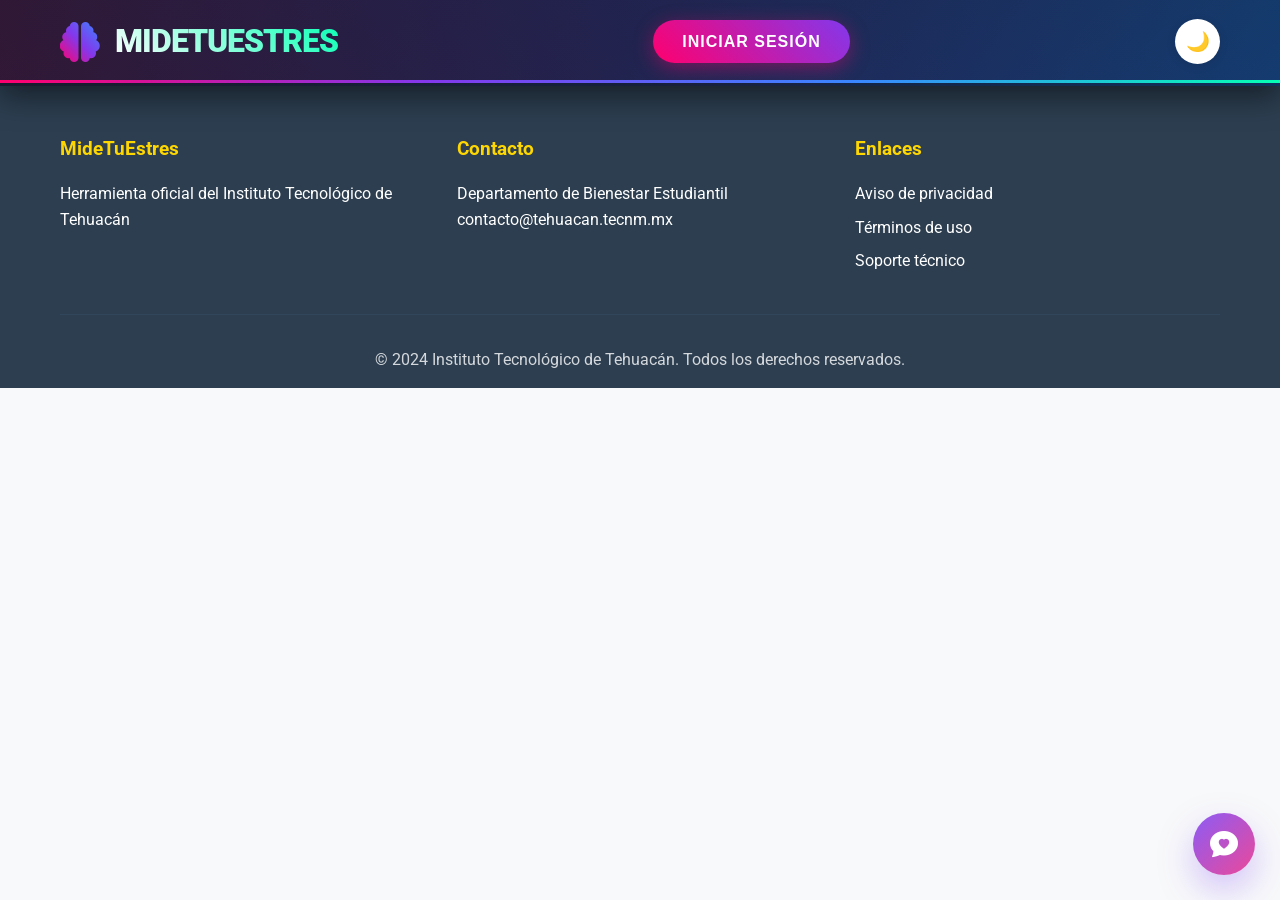
==== backend/frontend/index.html @ e4a25b3e "prueba 10" ====
<!doctype html>
<html lang="es">
  <head>
    <meta charset="UTF-8" />
    <meta
      name="description"
      content="Plataforma para medir el estrés académico en estudiantes" />
    <title>MideTuEstrés | Estrés Académico</title>
    <link rel="stylesheet" href="styles.css" />
    <link
      href="https://fonts.googleapis.com/css2?family=Roboto:wght@300;400;500;700&display=swap"
      rel="stylesheet" />
    <link
      rel="stylesheet"
      href="https://cdnjs.cloudflare.com/ajax/libs/font-awesome/6.0.0/css/all.min.css" />
  <link rel="stylesheet" href="https://cdn.jsdelivr.net/npm/bootstrap-icons@1.11.3/font/bootstrap-icons.min.css">
    </head>
  <body>
    <!-- Header -->
    <header class="header">
      <div class="container">
        <div class="logo">
          <i class="fas fa-brain"></i>
          <h1>MideTuEstres</h1>

          

        </div>
        <nav class="nav" id="mainNav" style="display: none">
          <ul>
             <li><a href="#inicio" class="nav-link">Inicio</a></li>
             <li><a href="#medicion" class="nav-link">Medición</a></li>
             <li><a href="#seguimiento" class="nav-link">Seguimiento</a></li>
            <li><a href="#bienestar" class="nav-link">Bienestar</a></li>
            <li><a href="#recursos" class="nav-link">Recursos</a></li>
          </ul>
        </nav>
        <button class="btn-login" id="loginBtn" onclick="showLoginModal()">
          Iniciar Sesión
        </button>
        <button id="themeToggle" class="theme-toggle">🌙</button>
      </div>
    </header>

    <!-- Welcome Screen (shown when not authenticated) -->
    <!-- Welcome Screen (shown when not authenticated) -->
    <div id="welcomeScreen" class="welcome-screen" style="display: none">
      <div class="welcome-container">
        <div class="welcome-hero">
          <!-- LEFT -->
          <div class="hero-left">
            <div class="hero-badge">
              <i class="fas fa-heartbeat"></i>
              Plataforma de bienestar estudiantil
            </div>
            <div class="logo">
              <i class="fas fa-brain"></i>
              <h1>MideTuEstres</h1>
            </div>

            <h2>
              Controla tu estrés
              <span>académico</span>
            </h2>

            <p>
              Herramienta del Instituto Tecnológico de Tehuacán para
              evaluar, monitorear y mejorar tu bienestar emocional mediante
              seguimiento inteligente y recursos especializados.
            </p>

            <div class="hero-buttons">
              <button class="btn-primary" onclick="showRegister()">
                <i class="fas fa-user-plus"></i>
                Comenzar ahora
              </button>

              <button class="btn-secondary" onclick="showLogin()">
                <i class="fas fa-arrow-right"></i>
                Ya tengo cuenta
              </button>
            </div>

            <div class="hero-stats">
              <div class="stat-card">
                <h3>24/7</h3>
                <span>Seguimiento emocional</span>
              </div>

              <div class="stat-card">
                <h3>100%</h3>
                <span>Privacidad segura</span>
              </div>

              <div class="stat-card">
                <h3>ITT</h3>
                <span>Uso institucional</span>
              </div>
            </div>
          </div>

          <!-- RIGHT -->
          <div class="hero-right">
            <div class="dashboard-preview">
              <div class="floating-card card-1">
                <i class="fas fa-chart-line"></i>
                <div>
                  <strong>Seguimiento</strong>
                  <span>Progreso emocional</span>
                </div>
              </div>

              <div class="main-preview">
                <div class="preview-top">
                  <div class="preview-dot"></div>
                  <div class="preview-dot"></div>
                  <div class="preview-dot"></div>
                </div>

                <div class="preview-chart">
                  <div class="chart-bar"></div>
                  <div class="chart-bar"></div>
                  <div class="chart-bar"></div>
                  <div class="chart-bar"></div>
                </div>

                <div class="preview-cards">
                  <div class="mini-card">
                    <i class="fas fa-smile"></i>
                    <span>Estrés bajo</span>
                  </div>

                  <div class="mini-card">
                    <i class="fas fa-brain"></i>
                    <span>Analisis Inteligente</span>
                  </div>
                </div>
              </div>

              <div class="floating-card card-2">
                <i class="fas fa-heart"></i>
                <div>
                  <strong>Bienestar</strong>
                  <span>Estado saludable</span>
                </div>
              </div>
            </div>
          </div>
        </div>

        <!-- FEATURES -->
        <div class="welcome-features">
          <div class="feature-item">
            <i class="fas fa-clipboard-check"></i>
            <h3>Evaluación rápida</h3>
            <p>
              Cuestionarios inteligentes para medir tu nivel de estrés
              académico.
            </p>
          </div>

          <div class="feature-item">
            <i class="fas fa-chart-line"></i>
            <h3>Seguimiento continuo</h3>
            <p>Visualiza patrones y monitorea tu bienestar emocional.</p>
          </div>

          <div class="feature-item">
            <i class="fas fa-video"></i>
            <h3>Recursos educativos</h3>
            <p>Accede a contenido especializado para manejar el estrés.</p>
          </div>
        </div>

        <div class="welcome-footer">
          <p>
            <i class="fas fa-shield-alt"></i>
            Tus datos están seguros y protegidos
          </p>

          <p>
            <i class="fas fa-university"></i>
            Plataforma oficial del Instituto Tecnológico de Tehuacán
          </p>
        </div>
      </div>
    </div>

    <!-- Main Content -->
    <main id="mainContent" style="display: none">
      <!-- Hero Section -->
      <section id="inicio" class="dashboard-hero">
        <div class="container">
          <div class="dashboard-welcome">
            <div class="welcome-info">
              <span class="dashboard-badge"> Bienestar estudiantil </span>

              <h2>Hola, <span id="userGreeting">Estudiante</span> 👋</h2>

              <p>
                ¿Cómo te sientes hoy? Registra tu estado emocional o realiza una
                evaluación completa.
              </p>

              <!-- Mood Selector -->
              <div class="mood-selector">
                <button class="mood-btn" data-mood="Excelente">
                  😄
                  <span>Bien</span>
                </button>

                <button class="mood-btn" data-mood="Tranquilo">
                  🙂
                  <span>Tranquilo</span>
                </button>

                <button class="mood-btn" data-mood="Regular">
                  😐
                  <span>Regular</span>
                </button>

                <button class="mood-btn" data-mood="Estresado">
                  😟
                  <span>Estresado</span>
                </button>

                <button class="mood-btn" data-mood="Muy estresado">
                  😣
                  <span>Muy estresado</span>
                </button>
              </div>

              <div class="dashboard-actions">
                <button
                  class="btn-primary"
                  onclick="scrollToSection('medicion')">
                  <i class="fas fa-clipboard-check"></i>
                  Nueva evaluación
                </button>
              </div>
            </div>

<div class="summary-card">
  <div class="summary-header">
    <h3>Resumen actual</h3>
    <div class="plant-level-badge">
        🌱 Nivel 1
    </div>
</div>

    <div class="summary-row">
        <span>Último nivel</span>
        <strong id="summaryNivel">Sin registros</strong>
    </div>

    <div class="summary-row">
        <span>Última medición</span>
        <strong id="summaryFecha">Sin registros</strong>
    </div>

    <div class="summary-row">
        <span>Total evaluaciones</span>
        <strong id="summaryTotal">0</strong>
    </div>

    <div class="summary-row">
        <span>Racha actual</span>
        <strong id="currentStreak">🔥 0 días</strong>
    </div>
</div>
          </div>
        </div>
      </section>

      <section class="did-you-know">
        <div class="container">
          <div class="dyk-header">
            <span>Bienestar académico</span>
            <h3>¿Sabías que?</h3>
            <p>
              Pequeños datos para entender mejor el estrés y cuidar tu salud
              emocional.
            </p>
          </div>

          <div class="dyk-carousel">
            <button class="dyk-btn prev" onclick="moveDykSlide(-1)">
              <i class="fas fa-chevron-left"></i>
            </button>

            <div class="dyk-track" id="dykTrack">
              <div class="dyk-card">
                <i class="fas fa-brain"></i>
                <h4>El estrés afecta la concentración</h4>
                <p>
                  Cuando el estrés aumenta, puede ser más difícil memorizar,
                  organizar ideas y mantener la atención.
                </p>
              </div>

              <div class="dyk-card">
                <i class="fas fa-bed"></i>
                <h4>Dormir también es estudiar</h4>
                <p>
                  Un buen descanso ayuda a procesar la información y mejora el
                  rendimiento académico.
                </p>
              </div>

              <div class="dyk-card">
                <i class="fas fa-clock"></i>
                <h4>Las pausas ayudan</h4>
                <p>
                  Tomar descansos breves durante el estudio puede reducir la
                  fatiga mental y mejorar la productividad.
                </p>
              </div>

              <div class="dyk-card">
                <i class="fas fa-heart"></i>
                <h4>Pedir apoyo es importante</h4>
                <p>
                  Hablar con alguien de confianza puede ayudarte a manejar mejor
                  la presión académica.
                </p>
              </div>
            </div>

            <button class="dyk-btn next" onclick="moveDykSlide(1)">
              <i class="fas fa-chevron-right"></i>
            </button>
          </div>

          <div class="dyk-dots">
            <button class="dyk-dot active" onclick="goToDykSlide(0)"></button>
            <button class="dyk-dot" onclick="goToDykSlide(1)"></button>
            <button class="dyk-dot" onclick="goToDykSlide(2)"></button>
            <button class="dyk-dot" onclick="goToDykSlide(3)"></button>
          </div>
        </div>
      </section>

      <!-- Stress Measurement Section -->
      <section id="medicion" class="measurement">
        <div class="container">
          <h3>Medición de Estrés</h3>
          <div class="measurement-container">
            <div class="measurement-form" id="measurementForm">
              <div class="form-header">
                <h4>Evaluación de Estrés Académico</h4>
                <p>Responde sinceramente las siguientes preguntas</p>
              </div>
              <form id="stressForm">
                <div class="question-card" data-question="1">
                  <div class="question-header">
                    <span class="question-number">01</span>
                    <h4>¿Cómo te sientes con la carga de tareas académicas?</h4>
                  </div>

                  <div class="emotion-options">
                    <label class="emotion-card">
                      <input type="radio" name="q1" value="1" />
                      <span class="emoji">😌</span>
                      <span class="emotion-title">Muy relajado</span>
                    </label>

                    <label class="emotion-card">
                      <input type="radio" name="q1" value="2" />
                      <span class="emoji">🙂</span>
                      <span class="emotion-title">Tranquilo</span>
                    </label>

                    <label class="emotion-card">
                      <input type="radio" name="q1" value="3" />
                      <span class="emoji">😐</span>
                      <span class="emotion-title">Regular</span>
                    </label>

                    <label class="emotion-card">
                      <input type="radio" name="q1" value="4" />
                      <span class="emoji">😣</span>
                      <span class="emotion-title">Estresado</span>
                    </label>
                  </div>
                </div>
                <div class="question-card" data-question="2">
                  <div class="question-header">
                    <span class="question-number">02</span>
                    <h4>
                      ¿Cómo calificas tu nivel de ansiedad antes de los
                      exámenes?
                    </h4>
                  </div>

                  <div class="emotion-options">
                    <label class="emotion-card">
                      <input type="radio" name="q2" value="1" />
                      <span class="emoji">😌</span>
                      <span class="emotion-title">Baja</span>
                    </label>

                    <label class="emotion-card">
                      <input type="radio" name="q2" value="2" />
                      <span class="emoji">🙂</span>
                      <span class="emotion-title">Moderada</span>
                    </label>

                    <label class="emotion-card">
                      <input type="radio" name="q2" value="3" />
                      <span class="emoji">😟</span>
                      <span class="emotion-title">Alta</span>
                    </label>

                    <label class="emotion-card">
                      <input type="radio" name="q2" value="4" />
                      <span class="emoji">😰</span>
                      <span class="emotion-title">Muy alta</span>
                    </label>
                  </div>
                </div>

                <div class="question-card" data-question="3">
                  <div class="question-header">
                    <span class="question-number">03</span>
                    <h4>¿Qué tan bien duermes durante periodos de exámenes?</h4>
                  </div>

                  <div class="emotion-options">
                    <label class="emotion-card">
                      <input type="radio" name="q3" value="1" />
                      <span class="emoji">😴</span>
                      <span class="emotion-title">Muy bien</span>
                    </label>

                    <label class="emotion-card">
                      <input type="radio" name="q3" value="2" />
                      <span class="emoji">😐</span>
                      <span class="emotion-title">Regular</span>
                    </label>

                    <label class="emotion-card">
                      <input type="radio" name="q3" value="3" />
                      <span class="emoji">😪</span>
                      <span class="emotion-title">Mal</span>
                    </label>

                    <label class="emotion-card">
                      <input type="radio" name="q3" value="4" />
                      <span class="emoji">🥱</span>
                      <span class="emotion-title">Muy mal</span>
                    </label>
                  </div>
                </div>

                <div class="question-card" data-question="4">
                  <div class="question-header">
                    <span class="question-number">04</span>
                    <h4>¿Cómo afecta la presión académica tu vida social?</h4>
                  </div>

                  <div class="emotion-options">
                    <label class="emotion-card">
                      <input type="radio" name="q4" value="1" />
                      <span class="emoji">😊</span>
                      <span class="emotion-title">No afecta</span>
                    </label>

                    <label class="emotion-card">
                      <input type="radio" name="q4" value="2" />
                      <span class="emoji">🙂</span>
                      <span class="emotion-title">Levemente</span>
                    </label>

                    <label class="emotion-card">
                      <input type="radio" name="q4" value="3" />
                      <span class="emoji">😕</span>
                      <span class="emotion-title">Moderadamente</span>
                    </label>

                    <label class="emotion-card">
                      <input type="radio" name="q4" value="4" />
                      <span class="emoji">😞</span>
                      <span class="emotion-title">Severamente</span>
                    </label>
                  </div>
                </div>

                <div class="question-card" data-question="5">
                  <div class="question-header">
                    <span class="question-number">05</span>
                    <h4>¿Con qué frecuencia sientes que no puedes con todo?</h4>
                  </div>

                  <div class="emotion-options">
                    <label class="emotion-card">
                      <input type="radio" name="q5" value="1" />
                      <span class="emoji">😌</span>
                      <span class="emotion-title">Nunca</span>
                    </label>

                    <label class="emotion-card">
                      <input type="radio" name="q5" value="2" />
                      <span class="emoji">🙂</span>
                      <span class="emotion-title">Rara vez</span>
                    </label>

                    <label class="emotion-card">
                      <input type="radio" name="q5" value="3" />
                      <span class="emoji">😟</span>
                      <span class="emotion-title">Frecuentemente</span>
                    </label>

                    <label class="emotion-card">
                      <input type="radio" name="q5" value="4" />
                      <span class="emoji">😣</span>
                      <span class="emotion-title">Siempre</span>
                    </label>
                  </div>
                </div>

                <button type="submit" class="btn-primary">
                  Calcular mi nivel de estrés
                </button>
              </form>
            </div>

            <div
              class="result-container"
              id="resultContainer"
              style="display: none">
              <h4>Tu Resultado</h4>
           <div class="report-card">
  <div class="report-icon">📊</div>

  <div class="report-info">
    <h4>Reporte Personal</h4>
    <p>Guarda tus resultados y seguimiento en formato PDF.</p>
  </div>

  <button id="downloadPdfBtn" class="report-btn">
    Generar PDF
  </button>
</div>
              <div class="stress-score">
                <div class="score-circle">
                  <span id="scoreValue">0</span>
                  <span class="score-label">Puntos</span>
                </div>
              </div>
              <div class="stress-level" id="stressLevel">
                <h5 id="levelTitle">Nivel de Estrés</h5>
                <p id="levelDescription">Descripción</p>
              </div>
              <div class="ai-analysis-box">
                <h4>Análisis MIDETUESTRES</h4>
                <p id="aiAnalysis">Tu análisis aparecerá aquí.</p>
              </div>
              <div class="trend-analysis-box">
                <h4>📈 Avance de Estrés</h4>
                <p id="stressTrend">Analizando tendencia...</p>
              </div>
              <div class="recommendations">
                <h6>Recomendaciones</h6>
                <ul id="recommendationsList">
                  <!-- Recommendations will be added dynamically -->
                </ul>
              </div>
              <button class="btn-secondary" onclick="resetMeasurement()">
                Nueva evaluación
              </button>
            </div>
          </div>
        </div>
      </section>

      <!-- Tracking Section -->
      <section id="seguimiento" class="tracking">
        <div class="container">
          <h3>Seguimiento de Progreso</h3>
          <div class="tracking-container">
            <div class="chart-container">
              <canvas id="stressChart"></canvas>
            </div>
            <div class="tracking-info">
              <h4>Tu Historial</h4>
              <div class="stats-grid">
                <div class="stat-card">
                  <i class="fas fa-calendar-check"></i>
                  <div class="stat-info">
                    <span class="stat-number" id="totalMeasurements">0</span>
                    <span class="stat-label">Mediciones totales</span>
                  </div>
                </div>
                <div class="stat-card">
                  <i class="fas fa-chart-bar"></i>
                  <div class="stat-info">
                    <span class="stat-number" id="averageScore">0</span>
                    <span class="stat-label">Puntuación promedio</span>
                  </div>
                </div>
                <div class="stat-card">
                  <i class="fas fa-trend-down"></i>
                  <div class="stat-info">
                    <span class="stat-number" id="improvement">0%</span>
                    <span class="stat-label">Mejora</span>
                  </div>
                </div>
              </div>
            </div>
          </div>
        </div>
      </section>

<section id="bienestar" class="wellness-section">
  <div class="container">
    <h2 class="section-title">Centro de Bienestar</h2>
    <p class="section-subtitle">
      Completa actividades rápidas para reducir el estrés y hacer crecer tu jardín virtual.
    </p>

    <div class="wellness-grid">
      <div class="wellness-card">
        <i class="fas fa-fire"></i>
        <h3>Racha actual</h3>
        <p><span id="streakDays">0</span> días consecutivos</p>
      </div>

      <div class="wellness-card">
        <i class="fas fa-star"></i>
        <h3>Puntos</h3>
        <p><span id="wellnessPoints">0</span> puntos de bienestar</p>
      </div>

      <div class="wellness-card">
        <i class="fas fa-trophy"></i>
        <h3>Logro</h3>
        <p id="currentAchievement">Aún no tienes logros</p>
      </div>
    </div>

<div class="garden-challenge-grid">
    <div class="garden-card">
      <h3>🌱 Jardín virtual</h3>
      <div id="virtualGarden" class="virtual-garden">🌱</div>
      <p id="gardenMessage">Completa actividades para hacer crecer tu jardín.</p>

      <div class="garden-progress-box">
        <div class="garden-progress-top">
          <span>Progreso del jardín</span>
          <strong><span id="activitiesCounter">0</span>/30</strong>
        </div>
        <div class="garden-progress-bar">
          <div id="gardenProgressFill" class="garden-progress-fill"></div>
        </div>
      </div>
    </div>

<div class="daily-challenge-card">
  <h3>🎯 Reto diario</h3>

  <div id="dailyChallengeIcon" class="daily-challenge-icon">🧘</div>

  <p id="dailyChallengeText">Respira profundo durante 1 minuto.</p>
 <br>
  <button class="btn-primary" onclick="completeDailyChallenge()">
    Completar reto
  </button>
</div>
</div>
    <div class="wellness-actions-grid">
 <div class="breathing-card">
  <h3>🧘 Respiración guiada</h3>

  <div class="breathing-scene">
    <div id="breathingPerson" class="breathing-person">
      <div class="person-head"></div>
      <div class="person-body">
        <div class="person-chest"></div>
      </div>
      <div class="person-arms"></div>
      <div class="person-legs"></div>
    </div>
  </div>

  <h4 id="breathingPhaseText" class="breathing-phase-text">Inhala</h4>

  <p id="breathingInstruction" class="breathing-instruction">
    Ejercicio 4-4-4 para relajarte.
  </p>

  <strong id="breathingTimer" class="breathing-timer">00:12</strong>

  <div class="breathing-progress">
    <div id="breathingProgressFill" class="breathing-progress-fill"></div>
  </div>

  <div class="breathing-steps">
    <span>Inhala 4s</span>
    <span>Mantén 4s</span>
    <span>Exhala 4s</span>
  </div>

  <button class="btn-primary" onclick="startBreathingExercise()">
    Iniciar ejercicio
  </button>
</div>

      <div class="pomodoro-card">
        <h3>⏰ Pomodoro</h3>

<div class="pomodoro-icon">
  🍅
</div>

        <h1 id="pomodoroTime">25:00</h1>
<div class="pomodoro-progress">
  <div id="pomodoroProgressFill"></div>
</div>
<h3 id="pomodoroStatus">Listo para comenzar</h3>
<div class="pomodoro-buttons">
  <button class="btn-primary" onclick="startPomodoro()">▶ Iniciar</button>
  <button class="btn-secondary" onclick="pausePomodoro()">⏸ Pausar</button>
  <button class="btn-secondary" onclick="resetPomodoro()">🔄 Reiniciar</button>
</div>
   <p class="pomodoro-tip">
💡 Trabaja 25 minutos con concentración y después toma un descanso corto.
</p>
</div>

      <div class="activity-card">
        <h3>🎲 Ruleta anti estrés</h3>

        <div class="real-wheel-box">
          <div class="wheel-marker">▼</div>
          <canvas id="stressWheelCanvas" width="320" height="320"></canvas>
        </div>

        <div id="activityResult" class="activity-result">
          Presiona el botón para girar la ruleta.
        </div>
    <br>
        <button class="btn-primary" onclick="spinStressWheel()">
          Girar ruleta
        </button>
      </div>
    </div>
    <div class="wellness-card bubble-game-card">
    <div class="wellness-icon">🫧</div>

    <h3>Explota las preocupaciones</h3>

    <p>
        Libera pensamientos negativos explotando las burbujas antes de que escapen.
    </p>

    <button class="btn-game" onclick="openBubbleGame()">
        Jugar ahora
    </button>

</div>
  </div>
  <div class="wellness-card">
    <div class="wellness-icon">🎨</div>

    <h3>Colorea y Relájate</h3>

    <p>
        Tómate unos minutos para colorear y despejar tu mente.
    </p>

    <button class="btn-game" onclick="openColorGame()">
        Comenzar
    </button>
</div>
</section>
<!-- Resources Section -->
<section id="recursos" class="resources">
  <div class="container">
    <h3>Recursos para Manejar el Estrés</h3>

    <div class="resources-grid">

      <!-- Relajación -->
      <div class="resource-card">
        <div class="resource-video">
          <img
            src="https://img.youtube.com/vi/tYwnSBkc_To/mqdefault.jpg"
            alt="Técnicas de Relajación">

          <div class="video-overlay">
            <i class="fas fa-play-circle"></i>

            <a href="#"
               onclick="playVideo('relajacion'); return false;"
               class="video-link">
              Ver video
            </a>
          </div>
        </div>

        <div class="resource-content">
          <h4>Técnicas de Relajación</h4>
          <p>
            Aprende ejercicios de respiración y meditación para reducir el estrés.
          </p>

          <button
            class="btn-small"
            onclick="playVideo('relajacion')">
            Ver video
          </button>
        </div>
      </div>

      <!-- Gestión del tiempo -->
      <div class="resource-card">
        <div class="resource-video">
          <img
             src="https://img.youtube.com/vi/Ctd3gH4O4Bc/mqdefault.jpg"
            alt="Gestión del Tiempo">

          <div class="video-overlay">
            <i class="fas fa-play-circle"></i>

            <a href="#"
               onclick="playVideo('tiempo'); return false;"
               class="video-link">
              Ver video
            </a>
          </div>
        </div>

        <div class="resource-content">
          <h4>Gestión del Tiempo</h4>
          <p>
            Estrategias para organizar tus estudios y evitar la sobrecarga.
          </p>

          <button
            class="btn-small"
            onclick="playVideo('tiempo')">
            Ver video
          </button>
        </div>
      </div>

      <!-- Motivación -->
      <div class="resource-card">
        <div class="resource-video">
          <img
           src="https://img.youtube.com/vi/_zmDAFZV6fk/mqdefault.jpg"
            alt="Motivación Académica">

          <div class="video-overlay">
            <i class="fas fa-play-circle"></i>

            <a href="#"
               onclick="playVideo('motivacion'); return false;"
               class="video-link">
              Ver video
            </a>
          </div>
        </div>

        <div class="resource-content">
          <h4>Motivación Académica</h4>
          <p>
            Mantén la motivación y una perspectiva positiva durante tus estudios.
          </p>

          <button
            class="btn-small"
            onclick="playVideo('motivacion')">
            Ver video
          </button>
        </div>
      </div>

    </div>
  </div>
</section>
          </div>
        </div>
      </section>
    </main>

    <!-- Footer -->
    <footer class="footer">
      <div class="container">
        <div class="footer-content">
          <div class="footer-section">
            <h4>MideTuEstres</h4>
            <p>Herramienta oficial del Instituto Tecnológico de Tehuacán</p>
          </div>
          <div class="footer-section">
            <h4>Contacto</h4>
            <p>Departamento de Bienestar Estudiantil</p>
            <p>contacto@tehuacan.tecnm.mx</p>
          </div>
          <div class="footer-section">
            <h4>Enlaces</h4>
            <ul>
              <li><a href="#">Aviso de privacidad</a></li>
              <li><a href="#">Términos de uso</a></li>
              <li><a href="#">Soporte técnico</a></li>
            </ul>
          </div>
        </div>
        <div class="footer-bottom">
          <p>
            &copy; 2024 Instituto Tecnológico de Tehuacán. Todos los derechos
            reservados.
          </p>
        </div>
      </div>
    </footer>

    <!-- Modals -->
    <!-- Login Modal -->
    <div id="loginModal" class="modal">
      <div class="modal-content">
        <span class="close" onclick="closeModal('loginModal')">&times;</span>
        <h2>Iniciar Sesión</h2>
        <form id="loginForm">
          <div class="form-group">
            <label for="email">Correo Institucional</label>
            <input
              type="email"
              id="email"
              name="email"
              required
              placeholder="ejemplo@tehuacan.tecnm.mx" />
          </div>
          <div class="form-group">
            <label for="password">Contraseña</label>
            <div class="password-field">
              <input type="password" id="password" />

              <button
                type="button"
                class="toggle-password"
                onclick="togglePassword('password', this)">
                <i class="fas fa-eye"></i>
              </button>
            </div>
          </div>
          <button type="submit" class="btn-primary">Iniciar Sesión</button>
          <p class="form-link">
            ¿No tienes cuenta?
            <a href="#" onclick="switchToRegister()">Regístrate</a>
          </p>
        </form>
      </div>
    </div>

    <!-- Register Modal -->
    <div id="registerModal" class="modal">
      <div class="modal-content">
        <span class="close" onclick="closeModal('registerModal')">&times;</span>
        <h2>Registro de Estudiante</h2>
        <form id="registerForm">
          <div class="form-group">
            <label for="regName">Nombre Completo</label>
            <input type="text" id="regName" name="name" required />
          </div>
          <div class="form-group">
            <label for="regEmail">Correo Institucional</label>
            <input
              type="email"
              id="regEmail"
              name="email"
              required
              placeholder="ejemplo@tehuacan.tecnm.mx" />
          </div>
          <div class="form-group">
            <label for="regMatricula">Matrícula</label>
            <input type="text" id="regMatricula" name="matricula" required />
          </div>
          <div class="form-group">
            <label for="regCarrera">Carrera</label>
            <select id="regCarrera" name="carrera" required>
              <option value="">Selecciona tu carrera</option>
              <option value="lic-administracion">
                Licenciatura en Administración
              </option>
              <option value="lic-contaduria">Licenciatura en Contaduría</option>
              <option value="ing-sistemas">
                Ingeniería en Sistemas Computacionales
              </option>
              <option value="ing-industrial">Ingeniería Industrial</option>
              <option value="ing-logistica">Ingeniería en Logística</option>
              <option value="ing-civil">Ingeniería Civil</option>
              <option value="ing-electrica">Ingeniería Electrónica</option>
              <option value="ing-mecanica">Ingeniería Mecatrónica</option>
              <option value="ing-biomedica">Ingeniería en Biomedica</option>
              <option value="ing-bioquimica">Ingeniería en Bioquimica</option>
            </select>
          </div>
          <div class="form-group">
            <label for="regSemestre">Semestre</label>
            <select id="regSemestre" name="semestre" required>
              <option value="">Selecciona tu semestre</option>
              <option value="1">1er Semestre</option>
              <option value="2">2do Semestre</option>
              <option value="3">3er Semestre</option>
              <option value="4">4to Semestre</option>
              <option value="5">5to Semestre</option>
              <option value="6">6to Semestre</option>
              <option value="7">7mo Semestre</option>
              <option value="8">8vo Semestre</option>
              <option value="9">9no Semestre</option>
            </select>
          </div>
          <div class="form-group">
            <label for="regPassword">Contraseña</label>
            <div class="password-field">
              <input type="password" id="regPassword" />

              <button
                type="button"
                class="toggle-password"
                onclick="togglePassword('regPassword', this)">
                <i class="fas fa-eye"></i>
              </button>
            </div>
          </div>
          <div class="form-group">
            <label for="regConfirmPassword">Confirmar Contraseña</label>
            <div class="password-field">
              <input type="password" id="regConfirmPassword" />

              <button
                type="button"
                class="toggle-password"
                onclick="togglePassword('regConfirmPassword', this)">
                <i class="fas fa-eye"></i>
              </button>
            </div>
          </div>
          <button type="submit" class="btn-primary">Registrarse</button>
          <p class="form-link">
            ¿Ya tienes cuenta?
            <a href="#" onclick="switchToLogin()">Inicia sesión</a>
          </p>
        </form>
      </div>
    </div>

    <script src="script.js"></script>

    <script src="https://cdn.jsdelivr.net/npm/chart.js"></script>
    <script src="https://cdnjs.cloudflare.com/ajax/libs/jspdf/2.5.1/jspdf.umd.min.js"></script>
 

    <!-- Modal Video -->
<div id="videoModal" class="video-modal">
  <div class="video-modal-content">

    <span class="video-close" onclick="closeVideoModal()">
      &times;
    </span>

    <iframe
      id="videoFrame"
      width="100%"
      height="500"
      src=""
      frameborder="0"
      allowfullscreen>
    </iframe>

  </div>
</div>
<!-- Chat Psicología -->
<button class="psych-chat-button" onclick="openPsychChat()">
  <i class="bi bi-chat-heart-fill"></i>
</button>

<div id="psychChatModal" class="psych-chat-modal">
  <div class="psych-chat-box">
    <button class="psych-chat-close" onclick="closePsychChat()">×</button>

    <h3>💜 Apoyo psicológico</h3>
    <p>Agenda una cita con el área de bienestar estudiantil.</p>

    <input type="text" id="psychName" placeholder="Tu nombre completo" />
    <input type="email" id="psychEmail" placeholder="Correo institucional" />
    <input type="date" id="psychDate" />
    <input type="time" id="psychTime" />

    <textarea id="psychReason" placeholder="Motivo de la cita"></textarea>

    <button class="btn-primary" onclick="schedulePsychAppointment()">
      Solicitar cita
    </button>
  </div>
</div>
<div id="bubbleGameModal" class="stress-game-modal">
  <div class="stress-game-content">
    <button class="close-game" onclick="closeBubbleGame()">×</button>

    <h2>🫧 Explota las preocupaciones</h2>
    <p class="game-subtitle">Haz clic sobre las burbujas para liberar el estrés.</p>

    <canvas id="bubbleCanvas" width="700" height="420"></canvas>

    <div class="game-controls">
      <button onclick="startBubbleGame()">Iniciar juego</button>
    </div>
  </div>
</div>
<div id="colorGameModal" class="stress-game-modal">
  <div class="stress-game-content color-game-content">

    <button class="close-game" onclick="closeColorGame()">
      ×
    </button>

    <h2>🎨 Colorea y Relájate</h2>

    <p class="game-subtitle">
      Elige un color y pinta el jardín.
    </p>

    <div class="color-palette">
      <button class="color-btn" style="background:#f9a8d4" onclick="selectColor('#f9a8d4')"></button>

      <button class="color-btn" style="background:#c4b5fd" onclick="selectColor('#c4b5fd')"></button>

      <button class="color-btn" style="background:#93c5fd" onclick="selectColor('#93c5fd')"></button>

      <button class="color-btn" style="background:#86efac" onclick="selectColor('#86efac')"></button>
    <button class="clean-drawing-btn" onclick="resetDrawing()">
  🧽 Limpiar dibujo
</button>
    </div>

    <svg id="wellnessDrawing" viewBox="0 0 700 430">

  <rect x="0" y="0" width="700" height="430" rx="25" fill="#ffffff" stroke="#64748b" stroke-width="2"/>

  <circle class="paintable" cx="600" cy="80" r="45" fill="#ffffff" stroke="#64748b" stroke-width="2"/>

  <circle class="paintable" cx="120" cy="90" r="25" fill="#ffffff" stroke="#64748b" stroke-width="2"/>
  <circle class="paintable" cx="150" cy="80" r="35" fill="#ffffff" stroke="#64748b" stroke-width="2"/>
  <circle class="paintable" cx="190" cy="90" r="25" fill="#ffffff" stroke="#64748b" stroke-width="2"/>

  <path class="paintable" d="M0 320 Q180 260 350 320 T700 320 V430 H0 Z" fill="#ffffff" stroke="#64748b" stroke-width="2"/>

  <rect class="paintable" x="338" y="220" width="24" height="100" rx="10"  fill="#ffffff"
  stroke="#64748b"
  stroke-width="2"/>
  <ellipse class="paintable" cx="310" cy="250" rx="35" ry="18"  fill="#ffffff"
  stroke="#64748b"
  stroke-width="2"/>
  <ellipse class="paintable" cx="390" cy="250" rx="35" ry="18"  fill="#ffffff"
  stroke="#64748b"
  stroke-width="2"/>

  <circle class="paintable" cx="350" cy="170" r="25"  fill="#ffffff"
  stroke="#64748b"
  stroke-width="2"/>
  <circle class="paintable" cx="320" cy="190" r="25"  fill="#ffffff"
  stroke="#64748b"
  stroke-width="2"/>
  <circle class="paintable" cx="380" cy="190" r="25"  fill="#ffffff"
  stroke="#64748b"
  stroke-width="2"/>
  <circle class="paintable" cx="330" cy="220" r="25"  fill="#ffffff"
  stroke="#64748b"
  stroke-width="2"/>
  <circle class="paintable" cx="370" cy="220" r="25"  fill="#ffffff"
  stroke="#64748b"
  stroke-width="2"/>

  <circle cx="350" cy="200" r="20"  fill="#ffffff"
  stroke="#64748b"
  stroke-width="2"/>
  <circle class="paintable" cx="180" cy="260" r="18"  fill="#ffffff"
  stroke="#64748b"
  stroke-width="2"/>
  <circle class="paintable" cx="210" cy="260" r="18"  fill="#ffffff"
  stroke="#64748b"
  stroke-width="2"/>
  <rect x="193" y="248" width="4" height="24"  fill="#ffffff"
  stroke="#64748b"
  stroke-width="2"/>

  <circle class="paintable" cx="500" cy="260" r="18"  fill="#ffffff"
  stroke="#64748b"
  stroke-width="2"/>
  <circle class="paintable" cx="530" cy="260" r="18"  fill="#ffffff"
  stroke="#64748b"
  stroke-width="2"/>
  <rect x="513" y="248" width="4" height="24" ffill="#ffffff" stroke="#64748b" stroke-width="2"/>


</svg>

   <div class="color-progress-box">
  <span>🎨 Progreso</span>
  <strong id="paintProgressText">0%</strong>
</div>

<div class="color-progress-bar">
  <div id="paintProgressFill"></div>
</div>

  </div>
</div>
  </body>
</html>
---- backend/frontend/styles.css ----
/* Reset and Base Styles */
* {
  margin: 0;
  padding: 0;
  box-sizing: border-box;
}

html,
body {
  overflow-x: hidden;
}
body {
  margin: 0;
}

.navbar {
  margin-bottom: 0;
}

.hero-section {
  margin-top: 0;
  padding-top: 80px;
}

body {
  font-family: "Roboto", sans-serif;
  line-height: 1.6;
  color: #333;
  background-color: #f8f9fa;
}

.container {
  max-width: 1200px;
  margin: 0 auto;
  padding: 0 20px;
}

/* Header Styles */
.header {
  background: linear-gradient(135deg, #1a1a2e 0%, #16213e 50%, #0f3460 100%);
  color: white;
  padding: 1rem 0;
  width: 100%;
  z-index: 2500;
  box-shadow: 0 10px 30px rgba(0, 0, 0, 0.5);
  backdrop-filter: blur(20px);
  border-bottom: 3px solid transparent;
  position: relative;
}

.header::before {
  content: "";
  position: absolute;
  inset: 0;
  background: linear-gradient(45deg, #ff006e, #8338ec, #3a86ff);
  opacity: 0.1;
  z-index: -1;
}

.header::after {
  content: "";
  position: absolute;
  bottom: 0;
  left: 0;
  right: 0;
  height: 3px;
  background: linear-gradient(90deg, #ff006e, #8338ec, #3a86ff, #06ffb4);
}

.header .container {
  display: flex;
  justify-content: space-between;
  align-items: center;
}

.logo {
  display: flex;
  align-items: center;
  gap: 15px;
}

.logo i {
  font-size: 2.5rem;
  background: linear-gradient(45deg, #ff006e, #8338ec, #3a86ff);
  -webkit-background-clip: text;
  -webkit-text-fill-color: transparent;
}

.logo h1 {
  font-size: 2rem;
  font-weight: 900;
  margin: 0;
  text-transform: uppercase;
  letter-spacing: -1px;
  background: linear-gradient(45deg, #ffffff, #06ffb4);
  -webkit-background-clip: text;
  -webkit-text-fill-color: transparent;
}

.nav {
  display: flex;
  align-items: center;
}

.nav ul {
  display: flex;
  list-style: none;
  margin: 0;
  padding: 0;
  gap: 2rem;
}

.nav-link {
  color: rgba(255, 255, 255, 0.8);
  text-decoration: none;
  font-weight: 600;
  font-size: 1rem;
  text-transform: uppercase;
  letter-spacing: 1px;
  padding: 0.5rem 1rem;
  border-radius: 25px;
  transition: all 0.3s;
}

.nav-link:hover {
  color: #ffffff;
  background: rgba(255, 255, 255, 0.1);
}

.btn-login {
  background: linear-gradient(45deg, #ff006e, #8338ec);
  color: white;
  border: none;
  padding: 0.8rem 1.8rem;
  border-radius: 30px;
  font-weight: 700;
  font-size: 1rem;
  cursor: pointer;
  transition: all 0.3s;
  text-transform: uppercase;
  letter-spacing: 1px;
  box-shadow: 0 5px 20px rgba(255, 0, 110, 0.4);
}

.btn-login:hover {
  transform: translateY(-3px);
  box-shadow: 0 10px 30px rgba(255, 0, 110, 0.6);
}

/* Main Content */
main {
  margin-top: 80px;
}

/* Hero Section */
.hero {
  background: linear-gradient(135deg, #667eea 0%, #764ba2 100%);
  color: white;
  padding: 4rem 0;
  min-height: 500px;
  display: flex;
  align-items: center;
}

.hero .container {
  display: grid;
  grid-template-columns: 1fr 1fr;
  gap: 3rem;
  align-items: center;
}

.hero-content h2 {
  font-size: 3rem;
  margin-bottom: 1rem;
  font-weight: 700;
}

.hero-content p {
  font-size: 1.2rem;
  margin-bottom: 2rem;
  opacity: 0.9;
}

.hero-buttons {
  display: flex;
  gap: 1rem;
}

.btn-primary {
  background: #ffd700;
  color: #333;
  padding: 1rem 2rem;
  border: none;
  border-radius: 25px;
  font-weight: 600;
  cursor: pointer;
  transition: all 0.3s;
  font-size: 1rem;
}

.btn-primary:hover {
  background: #ffed4e;
  transform: translateY(-2px);
  box-shadow: 0 5px 15px rgba(255, 215, 0, 0.3);
}

.btn-secondary {
  background: transparent;
  color: white;
  padding: 1rem 2rem;
  border: 2px solid white;
  border-radius: 25px;
  font-weight: 600;
  cursor: pointer;
  transition: all 0.3s;
  font-size: 1rem;
}

.btn-secondary:hover {
  background: white;
  color: #667eea;
}

.hero-image {
  text-align: center;
}

.hero-image i {
  font-size: 15rem;
  opacity: 0.3;
  animation: float 3s ease-in-out infinite;
}

@keyframes float {
  0%,
  100% {
    transform: translateY(0px);
  }

  50% {
    transform: translateY(-20px);
  }
}

/* Features Section */
.features {
  padding: 4rem 0;
  background: white;
}

.features h3,
.measurement h3,
.tracking h3,
.resources h3 {
  text-align: center;
  font-size: 2.5rem;
  margin-bottom: 3rem;
  color: #333;
}

.features-grid {
  display: grid;
  grid-template-columns: repeat(auto-fit, minmax(300px, 1fr));
  gap: 2rem;
}

.feature-card {
  text-align: center;
  padding: 2rem;
  border-radius: 15px;
  background: #f8f9fa;
  transition: all 0.3s;
}

.feature-card:hover {
  transform: translateY(-5px);
  box-shadow: 0 10px 30px rgba(0, 0, 0, 0.1);
}

.feature-card i {
  font-size: 3rem;
  color: #667eea;
  margin-bottom: 1rem;
}

.feature-card h4 {
  font-size: 1.3rem;
  margin-bottom: 1rem;
  color: #333;
}

.feature-card p {
  color: #666;
  line-height: 1.6;
}

/* Measurement Section */
.measurement {
  padding: 4rem 0;
  background: #f8f9fa;
}

.measurement-container {
  max-width: 800px;
  margin: 0 auto;
  background: white;
  border-radius: 15px;
  padding: 2rem;
  box-shadow: 0 10px 30px rgba(0, 0, 0, 0.1);
}

.form-header {
  text-align: center;
  margin-bottom: 2rem;
}

.form-header h4 {
  font-size: 1.8rem;
  color: #333;
  margin-bottom: 0.5rem;
}

.form-header p {
  color: #666;
}

.question-group {
  margin-bottom: 2rem;
}

.question-group label {
  display: block;
  font-weight: 500;
  margin-bottom: 1rem;
  color: #333;
}

.radio-group {
  display: grid;
  grid-template-columns: repeat(auto-fit, minmax(200px, 1fr));
  gap: 0.5rem;
}

.radio-group label {
  display: flex;
  align-items: center;
  padding: 0.8rem;
  background: #f8f9fa;
  border-radius: 8px;
  cursor: pointer;
  transition: all 0.3s;
  margin-bottom: 0;
}

.radio-group label:hover {
  background: #e9ecef;
}

.radio-group input[type="radio"] {
  margin-right: 0.5rem;
}

/* Result Container */
.result-container {
  text-align: center;
  padding: 2rem;
}

.stress-score {
  margin: 2rem 0;
}

.score-circle {
  width: 150px;
  height: 150px;
  border-radius: 50%;
  background: linear-gradient(135deg, #667eea 0%, #764ba2 100%);
  display: flex;
  flex-direction: column;
  align-items: center;
  justify-content: center;
  margin: 0 auto;
  color: white;
  box-shadow: 0 10px 30px rgba(102, 126, 234, 0.3);
}

.score-circle #scoreValue {
  font-size: 3rem;
  font-weight: 700;
}

.score-label {
  font-size: 0.9rem;
  opacity: 0.8;
}

.stress-level {
  margin: 2rem 0;
  padding: 1.5rem;
  background: #f8f9fa;
  border-radius: 10px;
}

.stress-level h5 {
  font-size: 1.5rem;
  margin-bottom: 0.5rem;
  color: #333;
}

.recommendations {
  text-align: left;
  margin: 2rem 0;
}

.recommendations h6 {
  font-size: 1.2rem;
  margin-bottom: 1rem;
  color: #333;
}

.recommendations ul {
  list-style: none;
}

.recommendations li {
  padding: 0.5rem 0 0.5rem 1.5rem;
  position: relative;
}

.recommendations li::before {
  content: ">";
  position: absolute;
  left: 0;
  color: #667eea;
  font-weight: bold;
}

/* Tracking Section */
.tracking {
  padding: 4rem 0;
  background: white;
}

.tracking-container {
  max-width: 1000px;
  margin: 0 auto;
  display: grid;
  grid-template-columns: 2fr 1fr;
  gap: 2rem;
}

.chart-container {
  background: white;
  border-radius: 15px;
  padding: 2rem;
  box-shadow: 0 10px 30px rgba(0, 0, 0, 0.1);
  height: 400px;
  display: flex;
  align-items: center;
  justify-content: center;
}

.chart-placeholder {
  text-align: center;
  color: #666;
}

.tracking-info h4 {
  font-size: 1.5rem;
  margin-bottom: 1.5rem;
  color: #333;
}

.stats-grid {
  display: flex;
  flex-direction: column;
  gap: 1rem;
}

.stat-card {
  background: #f8f9fa;
  padding: 1.5rem;
  border-radius: 10px;
  display: flex;
  align-items: center;
  gap: 1rem;
  transition: all 0.3s;
}

.stat-card:hover {
  transform: translateX(5px);
  box-shadow: 0 5px 15px rgba(0, 0, 0, 0.1);
}

.stat-card i {
  font-size: 2rem;
  color: #667eea;
}

.stat-info {
  display: flex;
  flex-direction: column;
}

.stat-number {
  font-size: 1.5rem;
  font-weight: 700;
  color: #333;
}

.stat-label {
  font-size: 0.9rem;
  color: #666;
}

/* Resources Section */
.resources {
  padding: 4rem 0;
  background: #f8f9fa;
}

.resources-grid {
  display: grid;
  grid-template-columns: repeat(auto-fit, minmax(350px, 1fr));
  gap: 2rem;
}

.resource-card {
  background: white;
  border-radius: 15px;
  overflow: hidden;
  box-shadow: 0 10px 30px rgba(0, 0, 0, 0.1);
  transition: all 0.3s;
}

.resource-card:hover {
  transform: translateY(-5px);
  box-shadow: 0 15px 40px rgba(0, 0, 0, 0.15);
}

.resource-video {
  position: relative;
  height: 200px;
  overflow: hidden;
  border-radius: 10px 10px 0 0;
}

.resource-video img {
  width: 100%;
  height: 100%;
  object-fit: cover;
  transition: transform 0.3s ease;
}

.video-overlay {
  position: absolute;
  inset: 0;
  background: rgba(0, 0, 0, 0.3);
  display: flex;
  flex-direction: column;
  align-items: center;
  justify-content: center;
  opacity: 0;
  transition: opacity 0.3s ease;
}

.video-overlay i {
  font-size: 3rem;
  color: white;
  margin-bottom: 1rem;
  z-index: 2;
}

.video-overlay .video-link {
  background: #667eea;
  color: white;
  padding: 0.8rem 1.5rem;
  border-radius: 25px;
  text-decoration: none;
  font-weight: 600;
  font-size: 0.9rem;
  z-index: 2;
  transition: all 0.3s ease;
  border: 2px solid transparent;
}

.video-overlay .video-link:hover {
  background: #5a6fd8;
  transform: translateY(-2px);
  border-color: #ffd700;
}

.resource-video:hover .video-overlay {
  opacity: 1;
}

.resource-video:hover img {
  transform: scale(1.05);
}

.resource-content {
  padding: 1.5rem;
}

.resource-content h4 {
  font-size: 1.3rem;
  margin-bottom: 0.5rem;
  color: #333;
}

.resource-content p {
  color: #666;
  margin-bottom: 1rem;
  line-height: 1.6;
}

.btn-small {
  background: #667eea;
  color: white;
  padding: 0.5rem 1rem;
  border: none;
  border-radius: 20px;
  cursor: pointer;
  font-weight: 500;
  transition: all 0.3s;
}

.btn-small:hover {
  background: #5a6fd8;
  transform: translateY(-2px);
}

/* Footer */
.footer {
  background: #2c3e50;
  color: white;
  padding: 3rem 0 1rem;
}

.footer-content {
  display: grid;
  grid-template-columns: repeat(auto-fit, minmax(250px, 1fr));
  gap: 2rem;
  margin-bottom: 2rem;
}

.footer-section h4 {
  font-size: 1.2rem;
  margin-bottom: 1rem;
  color: #ffd700;
}

.footer-section ul {
  list-style: none;
}

.footer-section ul li {
  margin-bottom: 0.5rem;
}

.footer-section a {
  color: white;
  text-decoration: none;
  transition: color 0.3s;
}

.footer-section a:hover {
  color: #ffd700;
}

.footer-bottom {
  text-align: center;
  padding-top: 2rem;
  border-top: 1px solid #34495e;
  opacity: 0.8;
}

/* Modal Styles */
.modal {
  display: none;
  position: fixed;
  z-index: 4000;
  left: 0;
  top: 0;
  width: 100%;
  height: 100%;
  overflow-y: auto;
  background-color: rgba(15, 23, 42, 0.55);
  animation: fadeIn 0.3s;
  padding: 20px;
}

@keyframes fadeIn {
  from {
    opacity: 0;
  }

  to {
    opacity: 1;
  }
}

.modal-content {
  background-color: white;
  margin: 5% auto;
  padding: 2rem;
  border-radius: 20px;
  width: 90%;
  max-width: 500px;
  max-height: 90vh;
  overflow-y: auto;
  position: relative;
  animation: slideIn 0.3s;
  box-shadow: 0 25px 70px rgba(15, 23, 42, 0.25);
}

@keyframes slideIn {
  from {
    transform: translateY(-50px);
    opacity: 0;
  }

  to {
    transform: translateY(0);
    opacity: 1;
  }
}

.close {
  position: absolute;
  right: 1rem;
  top: 1rem;
  font-size: 2rem;
  cursor: pointer;
  color: #666;
  transition: color 0.3s;
}

.close:hover {
  color: #333;
}

.modal h2 {
  text-align: center;
  margin-bottom: 2rem;
  color: #333;
}

.form-group {
  margin-bottom: 1.5rem;
}

.form-group label {
  display: block;
  margin-bottom: 0.5rem;
  font-weight: 600;
  color: #333;
}

.form-group input,
.form-group select {
  width: 100%;
  padding: 0.85rem;
  border: 2px solid #e9ecef;
  border-radius: 10px;
  font-size: 1rem;
  transition: border-color 0.3s;
}

.form-group input:focus,
.form-group select:focus {
  outline: none;
  border-color: #667eea;
}

.form-link {
  text-align: center;
  margin-top: 1rem;
  color: #666;
}

.form-link a {
  color: #667eea;
  text-decoration: none;
  font-weight: 600;
}

.form-link a:hover {
  text-decoration: underline;
}

.modal .btn-primary {
  width: 100%;
  margin-top: 1rem;
  padding: 1rem;
  font-size: 1.1rem;
  font-weight: 700;
}

.modal form {
  margin-bottom: 1rem;
}

/* Utility Classes */
.text-center {
  text-align: center;
}

.mt-2 {
  margin-top: 2rem;
}

.mb-2 {
  margin-bottom: 2rem;
}

.hidden {
  display: none !important;
}

.show {
  display: block !important;
}

/* Loading Animation */
.loading {
  display: inline-block;
  width: 20px;
  height: 20px;
  border: 3px solid #f3f3f3;
  border-top: 3px solid #667eea;
  border-radius: 50%;
  animation: spin 1s linear infinite;
}

@keyframes spin {
  0% {
    transform: rotate(0deg);
  }

  100% {
    transform: rotate(360deg);
  }
}

/* Success Message */
.success-message {
  background: #d4edda;
  color: #155724;
  padding: 1rem;
  border-radius: 8px;
  margin: 1rem 0;
  border: 1px solid #c3e6cb;
}

/* Error Message */
.error-message {
  background: #f8d7da;
  color: #721c24;
  padding: 1rem;
  border-radius: 8px;
  margin: 1rem 0;
  border: 1px solid #f5c6cb;
}

/* ============================= */
/* Welcome Screen - MideTuEstres */
/* ============================= */

.welcome-screen {
  position: fixed;
  inset: 0;
  width: 100%;
  height: 100vh;
  background:
    radial-gradient(
      circle at top left,
      rgba(99, 102, 241, 0.28),
      transparent 35%
    ),
    radial-gradient(
      circle at bottom right,
      rgba(6, 182, 212, 0.25),
      transparent 35%
    ),
    linear-gradient(135deg, #eef2ff 0%, #fdf2f8 50%, #ecfeff 100%);
  display: none;
  z-index: 3000;
  overflow-y: auto;
  overflow-x: hidden;
  padding: 24px;
}

.welcome-screen .footer {
  display: none !important;
}

.welcome-screen::before,
.welcome-screen::after {
  content: "";
  position: absolute;
  border-radius: 50%;
  filter: blur(14px);
  pointer-events: none;
}

.welcome-screen::before {
  width: 520px;
  height: 520px;
  top: -190px;
  left: -170px;
  background: linear-gradient(
    135deg,
    rgba(124, 58, 237, 0.25),
    rgba(14, 165, 233, 0.16)
  );
}

.welcome-screen::after {
  width: 460px;
  height: 460px;
  right: -150px;
  bottom: -180px;
  background: linear-gradient(
    135deg,
    rgba(236, 72, 153, 0.18),
    rgba(34, 211, 238, 0.18)
  );
}

.welcome-container {
  width: min(1180px, 100%);
  margin: 0 auto;
  position: relative;
  z-index: 2;
  padding: 20px 10px 24px;
  background: transparent;
  border: none;
  box-shadow: none;
}

.welcome-hero {
  display: grid;
  grid-template-columns: minmax(420px, 580px) minmax(320px, 400px);
  justify-content: space-between;
  gap: 20px;
  align-items: center;
  min-height: 460px;
}

.hero-right {
  position: relative;
  display: flex;
  justify-content: flex-start;
  max-width: 430px;
  margin-left: 0;
  transform: translateX(-100px);
}

.hero-badge {
  margin-bottom: 14px;
}
.hero-left .logo {
  margin-bottom: 10px;
}

.hero-left .logo i {
  font-size: 2.4rem;
  background: linear-gradient(135deg, #7c3aed, #06b6d4);
  -webkit-background-clip: text;
  -webkit-text-fill-color: transparent;
  filter: none;
  animation: none;
}

.hero-left .logo h1 {
  font-size: 1.55rem;
  font-weight: 900;
  letter-spacing: 0.5px;
  color: #1e1b4b;
  background: none;
  -webkit-text-fill-color: initial;
  text-transform: uppercase;
}

.hero-left h2 {
  font-size: clamp(2.8rem, 5vw, 4.6rem);
  line-height: 0.92;
  margin-bottom: 18px;
  color: #0f172a;
  font-weight: 900;
  letter-spacing: -3px;
}

.hero-left h2 span {
  display: block;
  background: linear-gradient(135deg, #7c3aed, #ec4899);
  -webkit-background-clip: text;
  -webkit-text-fill-color: transparent;
}

.hero-left p {
  font-size: 1rem;
  line-height: 1.7;
  color: #475569;
  max-width: 560px;
  margin-bottom: 24px;
  font-weight: 500;
}

.welcome-screen .hero-buttons {
  margin-bottom: 24px;
}

.welcome-screen .hero-buttons .btn-secondary {
  background: rgba(255, 255, 255, 0.88);
  color: #6d28d9;
  border: 2px solid rgba(109, 40, 217, 0.45);
  box-shadow: 0 12px 28px rgba(109, 40, 217, 0.08);
}

.welcome-screen .hero-buttons .btn-primary {
  border: none;
  color: white;
  background: linear-gradient(135deg, #ec4899, #7c3aed);
  box-shadow: 0 18px 38px rgba(124, 58, 237, 0.28);
}

.welcome-screen .hero-buttons .btn-primary:hover {
  transform: translateY(-3px);
  box-shadow: 0 24px 50px rgba(124, 58, 237, 0.35);
}

.welcome-screen .hero-buttons .btn-secondary {
  background: rgba(255, 255, 255, 0.72);
  color: #6d28d9;
  border: 2px solid rgba(109, 40, 217, 0.35);
}

.welcome-screen .hero-buttons .btn-secondary:hover {
  background: #6d28d9;
  color: white;
  transform: translateY(-3px);
}

.hero-stats {
  display: flex;
  gap: 14px;
  flex-wrap: nowrap;
  max-width: 650px;
}

.hero-stats .stat-card {
  padding: 13px 16px;
  border-radius: 20px;
}
.hero-stats .stat-card:hover {
  transform: translateY(-4px);
}

.hero-stats .stat-card h3 {
  font-size: 1.45rem;
  margin-bottom: 4px;
  color: #4f46e5;
  font-weight: 900;
}

.hero-stats .stat-card span {
  color: #64748b;
  font-size: 0.88rem;
  font-weight: 700;
}

.hero-right {
  position: relative;
  display: flex;
  justify-content: center;
  max-width: 520px;
  margin-left: auto;
}

.dashboard-preview {
  position: relative;
  width: 100%;
  max-width: 380px;
}

.main-preview {
  background: rgba(255, 255, 255, 0.8);
  backdrop-filter: blur(18px);
  border-radius: 34px;
  padding: 25px;
  box-shadow: 0 30px 75px rgba(99, 102, 241, 0.22);
  border: 1px solid rgba(255, 255, 255, 0.95);
}

.preview-top {
  display: flex;
  gap: 8px;
  margin-bottom: 25px;
}

.preview-dot {
  width: 12px;
  height: 12px;
  border-radius: 50%;
  background: #cbd5e1;
}

.preview-chart {
  height: 220px;
  display: flex;
  align-items: flex-end;
  gap: 18px;
  margin-bottom: 25px;
}

.chart-bar {
  flex: 1;
  border-radius: 18px 18px 0 0;
  background: linear-gradient(180deg, #8b5cf6, #06b6d4);
  animation: floatBars 3s ease-in-out infinite;
}

.chart-bar:nth-child(1) {
  height: 45%;
}

.chart-bar:nth-child(2) {
  height: 80%;
}

.chart-bar:nth-child(3) {
  height: 60%;
}

.chart-bar:nth-child(4) {
  height: 95%;
}

.preview-cards {
  display: grid;
  grid-template-columns: 1fr 1fr;
  gap: 12px;
  margin-top: 10px;
}
.mini-card {
  background: rgba(248, 250, 252, 0.95);
  border-radius: 18px;
  padding: 14px;
  display: flex;
  flex-direction: column;
  align-items: flex-start;
  justify-content: center;
  gap: 8px;
  min-height: 95px;
  font-weight: 800;
  color: #334155;
  border: 1px solid rgba(226, 232, 240, 0.8);
}
.mini-card i {
  font-size: 1.35rem;
  color: #8b5cf6;
}

.floating-card {
  position: absolute;
  background: white;
  border-radius: 22px;
  padding: 15px 17px;
  display: flex;
  align-items: center;
  gap: 13px;
  box-shadow: 0 18px 40px rgba(15, 23, 42, 0.13);
  z-index: 5;
  animation: floatCard 4s ease-in-out infinite;
}

.floating-card i {
  width: 46px;
  height: 46px;
  border-radius: 16px;
  display: grid;
  place-items: center;
  color: white;
  background: linear-gradient(135deg, #7c3aed, #06b6d4);
}

.floating-card strong {
  display: block;
  color: #1e293b;
  font-size: 0.95rem;
}

.floating-card span {
  font-size: 0.86rem;
  color: #64748b;
  font-weight: 600;
}

.card-1 {
  top: -20px;
  left: -35px;
}

.card-2 {
  bottom: -22px;
  right: -12px;
}

.welcome-features {
  display: grid;
  grid-template-columns: repeat(3, 1fr);
  gap: 20px;
  margin: 10px 0 20px;
}
.feature-item {
  background: rgba(255, 255, 255, 0.82);
  border: 1px solid rgba(226, 232, 240, 0.95);
  border-radius: 28px;
  padding: 28px 24px;
  min-height: 205px;
  box-shadow: 0 18px 45px rgba(15, 23, 42, 0.08);
  transition: 0.3s ease;
  overflow: hidden;
  position: relative;
  text-align: center;
}
.feature-item:hover {
  transform: translateY(-8px);
  box-shadow: 0 24px 60px rgba(79, 70, 229, 0.16);
}

.feature-item i {
  width: 68px;
  height: 68px;
  display: grid;
  place-items: center;
  margin: 0 auto 18px;
  border-radius: 22px;
  font-size: 1.85rem;
  color: white;
  background: linear-gradient(135deg, #ec4899, #8b5cf6);
  -webkit-text-fill-color: white;
  animation: none;
}

.feature-item:nth-child(2) i {
  background: linear-gradient(135deg, #3b82f6, #06b6d4);
}

.feature-item:nth-child(3) i {
  background: linear-gradient(135deg, #f97316, #ec4899);
}

.feature-item h3 {
  color: #1f2937;
  font-size: 1.05rem;
  margin-bottom: 12px;
  font-weight: 900;
  text-transform: uppercase;
}

.feature-item p {
  color: #5b6472;
  font-size: 0.98rem;
  line-height: 1.7;
  font-weight: 600;
}

.welcome-footer {
  display: flex;
  justify-content: center;
  gap: 14px;
  flex-wrap: wrap;
  color: #475569;
  font-size: 0.92rem;
  padding-bottom: 10px;
}

.welcome-footer p {
  display: flex;
  align-items: center;
  gap: 8px;
  font-weight: 800;
  padding: 10px 16px;
  background: rgba(255, 255, 255, 0.7);
  border: 1px solid rgba(226, 232, 240, 0.85);
  border-radius: 999px;
}

.welcome-footer i {
  color: #10b981;
}

.welcome-footer p:nth-child(2) i {
  color: #6366f1;
}
.password-field {
  position: relative;
}

.password-field input {
  padding-right: 52px;
}

.toggle-password {
  position: absolute;
  top: 50%;
  right: 14px;
  transform: translateY(-50%);
  background: none;
  border: none;
  cursor: pointer;
  color: #64748b;
  font-size: 1rem;
  transition: 0.2s ease;
}

.toggle-password:hover {
  color: #7c3aed;
}

.form-group input:focus,
.form-group select:focus {
  outline: none;
  border-color: #8b5cf6;
  box-shadow: 0 0 0 4px rgba(139, 92, 246, 0.12);
}

@keyframes floatCard {
  0%,
  100% {
    transform: translateY(0);
  }

  50% {
    transform: translateY(-10px);
  }
}

@keyframes floatBars {
  0%,
  100% {
    transform: scaleY(1);
  }

  50% {
    transform: scaleY(1.05);
  }
}

/* Responsive General */
@media (max-width: 768px) {
  .header .container {
    flex-direction: column;
    gap: 1rem;
  }

  .nav ul {
    flex-direction: column;
    gap: 0.5rem;
    text-align: center;
  }

  .hero .container {
    grid-template-columns: 1fr;
    text-align: center;
  }

  .hero-content h2 {
    font-size: 2rem;
  }

  .hero-buttons {
    flex-direction: column;
    align-items: center;
  }

  .hero-image i {
    font-size: 8rem;
  }

  .features-grid {
    grid-template-columns: 1fr;
  }

  .tracking-container {
    grid-template-columns: 1fr;
  }

  .resources-grid {
    grid-template-columns: 1fr;
  }

  .footer-content {
    grid-template-columns: 1fr;
    text-align: center;
  }

  .radio-group {
    grid-template-columns: 1fr;
  }
}

/* Responsive Welcome */
@media (max-width: 950px) {
  .welcome-screen {
    padding: 18px;
  }

  .welcome-hero {
    grid-template-columns: 1fr;
    gap: 35px;
    min-height: auto;
  }

  .hero-left {
    text-align: center;
  }

  .hero-left p {
    margin-left: auto;
    margin-right: auto;
  }

  .welcome-screen .hero-buttons,
  .hero-stats {
    flex-direction: column;
  }

  .hero-right {
    margin: 10px auto 0;
  }

  .card-1 {
    left: 0;
  }

  .welcome-features {
    grid-template-columns: 1fr;
  }

  .feature-item {
    min-height: auto;
  }
}

@media (max-width: 560px) {
  .container {
    padding: 0 15px;
  }

  .hero {
    padding: 2rem 0;
  }

  .hero-content h2 {
    font-size: 1.5rem;
  }

  .hero-content p {
    font-size: 1rem;
  }

  .features h3,
  .measurement h3,
  .tracking h3,
  .resources h3 {
    font-size: 1.8rem;
  }

  .modal-content {
    margin: 5% auto;
    padding: 1.5rem;
    max-height: 95vh;
    width: 95%;
  }

  .welcome-container {
    padding: 30px 0 30px;
  }

  .hero-left h2 {
    font-size: 3rem;
    letter-spacing: -2px;
  }

  .welcome-screen .hero-buttons {
    flex-direction: column;
  }

  .welcome-screen .hero-buttons .btn-primary,
  .welcome-screen .hero-buttons .btn-secondary {
    width: 100%;
  }

  .hero-stats {
    flex-direction: column;
  }

  .hero-stats .stat-card {
    width: 100%;
  }

  .floating-card {
    position: relative;
    inset: auto;
    margin: 12px auto;
    width: 100%;
  }

  .preview-chart {
    height: 170px;
  }

  .preview-cards {
    grid-template-columns: 1fr;
  }

  .welcome-footer {
    flex-direction: column;
    align-items: stretch;
  }

  .welcome-footer p {
    justify-content: center;
    text-align: center;
  }
}
/* ========================= */
/* DASHBOARD HERO MODERNO */
/* ========================= */

.dashboard-hero {
  padding: 60px 0 45px;
  background:
    radial-gradient(
      circle at top left,
      rgba(99, 102, 241, 0.18),
      transparent 35%
    ),
    linear-gradient(135deg, #f8fafc 0%, #eef2ff 50%, #fdf2f8 100%);
}

.dashboard-welcome {
  display: grid;
  grid-template-columns: 1fr 340px;
  gap: 35px;
  align-items: center;
}

.dashboard-badge {
  display: inline-block;
  padding: 10px 18px;
  border-radius: 999px;
  background: rgba(99, 102, 241, 0.1);
  color: #4f46e5;
  font-weight: 800;
  margin-bottom: 20px;
}

.welcome-info h2 {
  font-size: 3.2rem;
  color: #0f172a;
  font-weight: 900;
  margin-bottom: 14px;
}

.welcome-info p {
  color: #475569;
  font-size: 1.08rem;
  margin-bottom: 26px;
}

.mood-selector {
  display: flex;
  gap: 14px;
  flex-wrap: wrap;
  margin-bottom: 30px;
}

.mood-btn {
  background: white;
  border: 2px solid transparent;
  border-radius: 22px;
  padding: 15px 18px;
  cursor: pointer;
  transition: 0.25s ease;
  display: flex;
  flex-direction: column;
  align-items: center;
  gap: 8px;
  min-width: 95px;
  box-shadow: 0 10px 25px rgba(15, 23, 42, 0.08);
  font-size: 2rem;
}

.mood-btn span {
  font-size: 0.9rem;
  font-weight: 800;
  color: #475569;
}

.mood-btn:hover,
.mood-btn.active {
  transform: translateY(-5px);
  border-color: #8b5cf6;
  background: rgba(139, 92, 246, 0.08);
}

.dashboard-actions .btn-primary {
  background: linear-gradient(135deg, #ec4899, #7c3aed);
  color: white;
  border: none;
  border-radius: 999px;
  padding: 16px 28px;
  font-weight: 900;
  box-shadow: 0 18px 35px rgba(124, 58, 237, 0.25);
}

.summary-card {
  background: rgba(255, 255, 255, 0.85);
  border: 1px solid rgba(226, 232, 240, 0.9);
  border-radius: 30px;
  padding: 28px;
  box-shadow: 0 20px 50px rgba(15, 23, 42, 0.08);
}

.summary-top {
  display: flex;
  justify-content: space-between;
  align-items: center;
  margin-bottom: 24px;
}

.summary-top h3 {
  font-size: 1.35rem;
  color: #0f172a;
}

.summary-top i {
  font-size: 1.5rem;
  color: #8b5cf6;
}

.summary-item {
  display: flex;
  justify-content: space-between;
  padding: 14px 0;
  border-bottom: 1px solid #e2e8f0;
}

.summary-item:last-child {
  border-bottom: none;
}

.summary-item span {
  color: #64748b;
  font-weight: 700;
}

.summary-item strong {
  color: #0f172a;
}

@media (max-width: 950px) {
  .dashboard-welcome {
    grid-template-columns: 1fr;
  }
}
/* Carrusel ¿Sabías que? */
.did-you-know {
  padding: 70px 0;
  background: #ffffff;
}

.dyk-header {
  text-align: center;
  margin-bottom: 35px;
}

.dyk-header span {
  color: #7c3aed;
  font-weight: 800;
  text-transform: uppercase;
  letter-spacing: 1px;
}

.dyk-header h3 {
  font-size: 2.7rem;
  color: #0f172a;
  margin: 8px 0 10px;
}

.dyk-header p {
  color: #64748b;
  font-size: 1.05rem;
}

.dyk-carousel {
  position: relative;
  overflow: hidden;
  max-width: 1180px;
  margin: 0 auto;
}

.dyk-track {
  display: flex;
  transition: transform 0.45s ease;
}

.dyk-card {
  min-width: 100%;
  background:
    radial-gradient(
      circle at top right,
      rgba(139, 92, 246, 0.18),
      transparent 35%
    ),
    linear-gradient(135deg, #eef2ff, #fdf2f8);
  border: 1px solid rgba(226, 232, 240, 0.9);
  border-radius: 34px;
  padding: 55px 90px;
  text-align: center;
  box-shadow: 0 20px 55px rgba(15, 23, 42, 0.08);
}

.dyk-card i {
  width: 76px;
  height: 76px;
  display: grid;
  place-items: center;
  margin: 0 auto 22px;
  border-radius: 24px;
  color: white;
  font-size: 2rem;
  background: linear-gradient(135deg, #ec4899, #7c3aed);
}

.dyk-card h4 {
  font-size: 2rem;
}

.dyk-card p {
  color: #475569;
  font-size: 1.15rem;
  line-height: 1.8;
  max-width: 760px;
  margin: 0 auto;
}

.dyk-btn {
  position: absolute;
  top: 50%;
  transform: translateY(-50%);
  z-index: 5;
  width: 46px;
  height: 46px;
  border-radius: 50%;
  border: none;
  cursor: pointer;
  color: white;
  background: linear-gradient(135deg, #7c3aed, #06b6d4);
  box-shadow: 0 12px 30px rgba(124, 58, 237, 0.25);
}

.dyk-btn.prev {
  left: 12px;
}

.dyk-btn.next {
  right: 12px;
}

.dyk-dots {
  display: flex;
  justify-content: center;
  gap: 10px;
  margin-top: 24px;
}

.dyk-dot {
  width: 11px;
  height: 11px;
  border-radius: 999px;
  border: none;
  background: #cbd5e1;
  cursor: pointer;
  transition: 0.25s ease;
}

.dyk-dot.active {
  width: 34px;
  background: linear-gradient(135deg, #ec4899, #7c3aed);
}
.stress-form-container {
  background: rgba(255, 255, 255, 0.78);
  backdrop-filter: blur(18px);
  border: 1px solid rgba(255, 255, 255, 0.4);
  border-radius: 32px;
  box-shadow: 0 25px 70px rgba(15, 23, 42, 0.08);
}
.question-card {
  background: #fff;
  border-radius: 22px;
  padding: 28px;
  margin-bottom: 28px;
  border: 1px solid #eef2ff;
  transition: 0.25s ease;
}
.question-card {
  background: #ffffff;
  border: 1px solid #e5e7eb;
  border-radius: 28px;
  padding: 30px;
  margin-bottom: 28px;
  box-shadow: 0 18px 45px rgba(15, 23, 42, 0.06);
}

.question-header {
  display: flex;
  align-items: center;
  gap: 16px;
  margin-bottom: 24px;
}

.question-number {
  width: 48px;
  height: 48px;
  border-radius: 16px;
  background: linear-gradient(135deg, #ec4899, #7c3aed);
  color: white;
  display: grid;
  place-items: center;
  font-weight: 900;
}

.question-header h4 {
  font-size: 1.25rem;
  color: #0f172a;
  margin: 0;
  text-align: left;
}

.emotion-options {
  display: grid;
  grid-template-columns: repeat(4, 1fr);
  gap: 14px;
}

.emotion-card {
  background: #f8fafc;
  border: 2px solid #e5e7eb;
  border-radius: 22px;
  padding: 22px 14px;
  text-align: center;
  cursor: pointer;
  transition: 0.25s ease;
  margin: 0 !important;
  display: flex !important;
  flex-direction: column;
  align-items: center;
  gap: 10px;
}

.emotion-card input {
  display: none !important;
}

.emotion-card .emoji {
  font-size: 2.2rem;
}

.emotion-card .emotion-title {
  font-weight: 800;
  color: #334155;
}

.emotion-card:hover {
  transform: translateY(-5px);
  border-color: #8b5cf6;
  box-shadow: 0 16px 35px rgba(124, 58, 237, 0.14);
}

.emotion-card:has(input:checked) {
  background: linear-gradient(135deg, #7c3aed, #06b6d4);
  border-color: transparent;
}

.emotion-card:has(input:checked) .emotion-title,
.emotion-card:has(input:checked) .emoji {
  color: white;
}

@media (max-width: 768px) {
  .emotion-options {
    grid-template-columns: 1fr 1fr;
  }
}
.question-card:hover {
  transform: translateY(-3px);
  box-shadow: 0 15px 40px rgba(124, 58, 237, 0.08);
}

@media (max-width: 650px) {
  .dyk-card {
    padding: 35px 30px;
  }

  .dyk-btn {
    display: none;
  }

  .dyk-header h3 {
    font-size: 2rem;
  }
}
.ai-analysis-box {
  margin-top: 20px;
  padding: 15px;
  border-radius: 12px;
  background: #f8f9ff;
  border-left: 5px solid #667eea;
}
.trend-analysis-box {
  margin-top: 1rem;
  padding: 1rem;
  background: #f8f9fa;
  border-left: 5px solid #17a2b8;
  border-radius: 8px;
}

.ai-analysis-box h4 {
  margin-bottom: 10px;
  color: #667eea;
}

.ai-analysis-box p {
  line-height: 1.6;
}

.theme-toggle {
  margin-left: 10px;
  border: none;
  border-radius: 50%;
  width: 45px;
  height: 45px;
  cursor: pointer;
  font-size: 1.2rem;
  background: white;
  box-shadow: 0 2px 10px rgba(0, 0, 0, 0.1);
  transition: all 0.3s ease;
}

.theme-toggle:hover {
  transform: scale(1.1);
}

/* ==========================
   MODO OSCURO
========================== */

body.dark-mode {
  background: #121212;
  color: #ffffff;
}

body.dark-mode .header {
  background: #1e1e1e;
}

body.dark-mode .hero {
  background: #181818;
}

body.dark-mode .measurement,
body.dark-mode .tracking,
body.dark-mode .resources {
  background: #181818;
}

body.dark-mode .measurement-container,
body.dark-mode .tracking-container,
body.dark-mode .resource-card,
body.dark-mode .stat-card,
body.dark-mode .result-container {
  background: #242424;
  color: white;
}

body.dark-mode h1,
body.dark-mode h2,
body.dark-mode h3,
body.dark-mode h4,
body.dark-mode p,
body.dark-mode span,
body.dark-mode li,
body.dark-mode label {
  color: white;
}

body.dark-mode .nav-link {
  color: white;
}

body.dark-mode input,
body.dark-mode textarea,
body.dark-mode select {
  background: #2d2d2d;
  color: white;
  border: 1px solid #444;
}

body.dark-mode .chart-container {
  background: #242424;
}

body.dark-mode .ai-analysis-box {
  background: #1f1f1f;
}
/* ==========================
   CENTRO DE BIENESTAR
========================== */

.wellness-section {
  padding: 80px 0;
  background: linear-gradient(135deg, #f7f4ff, #eef8ff);
}

.section-title {
  text-align: center;
  font-size: 2.5rem;
  color: #333;
  margin-bottom: 10px;
}

.section-subtitle {
  text-align: center;
  max-width: 760px;
  margin: 0 auto 35px;
  color: #666;
}

.wellness-grid {
  display: grid;
  grid-template-columns: repeat(3, 1fr);
  gap: 22px;
  margin-bottom: 26px;
}

.wellness-card,
.daily-challenge-card,
.garden-card,
.breathing-card,
.pomodoro-card,
.activity-card {
  background: white;
  border-radius: 24px;
  padding: 28px;
  text-align: center;
  box-shadow: 0 14px 35px rgba(15, 23, 42, 0.08);
}

.wellness-card i {
  font-size: 2rem;
  color: #8b5cf6;
  margin-bottom: 10px;
}

.wellness-card span {
  font-size: 1.9rem;
  font-weight: 900;
  color: #8b5cf6;
}

.garden-card {
  margin-bottom: 26px;
}

.virtual-garden {
  font-size: 5rem;
  margin: 18px 0;
  transition: transform 0.3s ease;
}

.virtual-garden.garden-grow {
  animation: gardenPop 0.7s ease;
}

@keyframes gardenPop {
  0% { transform: scale(1); }
  50% { transform: scale(1.22); }
  100% { transform: scale(1); }
}

.garden-progress-box {
  max-width: 520px;
  margin: 20px auto 0;
}

.garden-progress-top {
  display: flex;
  justify-content: space-between;
  font-weight: 800;
  color: #555;
  margin-bottom: 8px;
}

.garden-progress-bar {
  width: 100%;
  height: 14px;
  background: #ede9fe;
  border-radius: 999px;
  overflow: hidden;
}

.garden-progress-fill {
  width: 0%;
  height: 100%;
  background: linear-gradient(135deg, #8b5cf6, #22c55e);
  border-radius: 999px;
  transition: width 0.4s ease;
}

.daily-challenge-card {
  margin-bottom: 26px;
}

.wellness-actions-grid {
  display: grid;
  grid-template-columns: repeat(3, 1fr);
  gap: 22px;
  align-items: stretch;
}

.breathing-card,
.pomodoro-card,
.activity-card {
  min-height: 500px;
  display: flex;
  flex-direction: column;
  align-items: center;
}

.breathing-scene {
  height: 145px;
  margin: 12px 0 5px;
}

.breathing-person {
  transform: scale(0.85);
}
.person-head {
  width: 46px;
  height: 46px;
  background: linear-gradient(135deg, #8b5cf6, #c4b5fd);
  border-radius: 50%;
  margin: 0 auto;
}

.person-body {
  width: 72px;
  height: 72px;
  background: linear-gradient(135deg, #8b5cf6, #7c3aed);
  border-radius: 40px 40px 28px 28px;
  margin: -2px auto 0;
  position: relative;
}

.person-chest {
  position: absolute;
  inset: 16px;
  background: rgba(255, 255, 255, 0.25);
  border-radius: 50%;
}

.person-arms {
  width: 120px;
  height: 36px;
  border-bottom: 10px solid #a78bfa;
  border-radius: 0 0 80px 80px;
  margin: -38px auto 0;
}

.person-legs {
  width: 120px;
  height: 55px;
  border-bottom: 12px solid #7c3aed;
  border-radius: 0 0 90px 90px;
  margin: 4px auto 0;
}

.breathing-person.breathe-active .person-body,
.breathing-person.breathe-active .person-chest {
  animation: chestBreath 4s ease-in-out infinite;
}

.breathing-phase-text {
  font-size: 1.55rem;
  margin: 5px 0;
}

.breathing-instruction {
  font-size: 0.9rem;
  max-width: 260px;
  margin: 0 auto 8px;
}

.breathing-timer {
  font-size: 1.4rem;
}

.breathing-progress {
  width: 85%;
  height: 12px;
  background: #ede9fe;
  border-radius: 999px;
  overflow: hidden;
  margin: 12px auto 16px;
}

.breathing-progress-fill {
  width: 0%;
  height: 100%;
  background: linear-gradient(135deg, #8b5cf6, #22c55e);
  border-radius: 999px;
  transition: width 0.4s ease;
}

.breathing-steps {
  display: flex;
  justify-content: center;
  gap: 8px;
  flex-wrap: wrap;
  margin: 15px 0 20px;
}

.breathing-steps span {
  background: #f5f3ff;
  color: #6d28d9;
  padding: 8px 10px;
  border-radius: 999px;
  font-size: 0.82rem;
  font-weight: 800;
}

@keyframes breathingFloat {
  0%, 100% {
    transform: translateY(0);
  }

  50% {
    transform: translateY(-8px);
  }
}

@keyframes chestBreath {
  0%, 100% {
    transform: scale(1);
  }

  50% {
    transform: scale(1.12);
  }
}

body.dark-mode .breathing-instruction {
  color: white;
}

body.dark-mode .breathing-timer,
body.dark-mode .breathing-steps span {
  background: #2d2545;
  color: #d8b4fe;
}
  .wheel-wrapper,
.stress-wheel,
.wheel-pointer {
  display: none !important;
}

@keyframes personFloat {
  0%, 100% {
    transform: translateY(0);
  }

  50% {
    transform: translateY(-8px);
  }
}

.breathing-info {
  margin: 10px 0 14px;
}

.breathing-info p {
  color: #555;
  font-weight: 600;
  margin-bottom: 6px;
}

#breathingTimer {
  display: inline-block;
  font-size: 1.6rem;
  color: #8b5cf6;
  background: #f5f3ff;
  padding: 8px 18px;
  border-radius: 999px;
}

.breathing-steps {
  display: flex;
  justify-content: center;
  gap: 8px;
  flex-wrap: wrap;
  margin: 15px 0 20px;
}

.breathing-steps span {
  background: #f5f3ff;
  color: #6d28d9;
  padding: 8px 10px;
  border-radius: 999px;
  font-size: 0.82rem;
  font-weight: 800;
}

body.dark-mode .breathing-info p {
  color: white;
}

body.dark-mode #breathingTimer,
body.dark-mode .breathing-steps span {
  background: #2d2545;
  color: #d8b4fe;
}
.pomodoro-text {
  margin-top: 22px;
  color: #666;
  font-weight: 600;
  max-width: 260px;
}
.pomodoro-progress{
  width: 85%;
  height: 12px;
  background: #ede9fe;
  border-radius: 999px;
  margin: 20px auto;
  overflow: hidden;
}

#pomodoroProgressFill{
  width: 0%;
  height: 100%;
  background: linear-gradient(135deg,#8b5cf6,#22c55e);
}
#pomodoroStatus{
  color:#8b5cf6;
  font-size:1.2rem;
  margin:15px 0;
  font-weight:800;
}
.pomodoro-stats{
  display:flex;
  justify-content:center;
  gap:20px;
  margin-top:20px;
}

.pomodoro-stats div{
  background:#f5f3ff;
  padding:12px 18px;
  border-radius:16px;
}

.pomodoro-stats strong{
  display:block;
  color:#8b5cf6;
  font-size:1.4rem;
}
.pomodoro-icon{
  font-size:3rem;
  margin:10px 0;
  animation: floatPomodoro 3s ease-in-out infinite;
}

@keyframes floatPomodoro{
  0%,100%{transform:translateY(0);}
  50%{transform:translateY(-8px);}
}
.pomodoro-card{
  display:flex;
  flex-direction:column;
  align-items:center;
  justify-content:center;
}
.pomodoro-stats div{
  background:#f5f3ff;
  padding:10px 15px;
  border-radius:12px;
  min-width:80px;
}
.pomodoro-buttons{
  display:flex;
  justify-content:center;
  gap:10px;
  margin-top:20px;
  flex-wrap:wrap;
}

.pomodoro-buttons button{
  background:#ffd700;
  color:#333;
  border:none;
  border-radius:25px;
  font-weight:700;
  transition:0.3s;
}

.pomodoro-buttons button:hover{
  background:#ffed4e;
  transform:translateY(-2px);
}

.pomodoro-tip{
  margin-top:20px;
  color:#666;
  font-size:0.95rem;
  font-weight:600;
  text-align:center;
}
.garden-challenge-grid{
  display:grid;
  grid-template-columns: 2fr 1fr;
  gap:22px;
  margin-bottom:26px;
}

.garden-card,
.daily-challenge-card{
  margin-bottom:0;
  height:100%;
}
.daily-challenge-card{
  display:flex;
  flex-direction:column;
  justify-content:center;
}
.daily-challenge-icon{
  font-size:4rem;
  margin:12px 0;
}
.video-modal{
  display:none;
  position:fixed;
  top:0;
  left:0;
  width:100%;
  height:100%;
  background:rgba(0,0,0,.8);
  z-index:9999;
  justify-content:center;
  align-items:center;
}

.video-modal-content{
  position:relative;
  width:90%;
  max-width:900px;
  background:#fff;
  border-radius:20px;
  padding:15px;
}

.video-close{
  position:absolute;
  top:10px;
  right:20px;
  font-size:35px;
  font-weight:bold;
  cursor:pointer;
  color:#333;
}

.video-close:hover{
  color:#8b5cf6;
}
@media (max-width: 900px){
  .garden-challenge-grid{
    grid-template-columns:1fr;
  }
}
.report-card{
  display:flex;
  align-items:center;
  justify-content:space-between;
  gap:20px;

  background:#f8f5ff;
  border:2px solid #ede9fe;
  border-radius:20px;

  padding:20px 25px;
  margin:25px auto;

  max-width:700px;
}

.report-icon{
  font-size:3rem;
}

.report-info{
  flex:1;
}

.report-info h4{
  margin:0;
  color:#6d28d9;
  font-size:1.2rem;
}

.report-info p{
  margin-top:5px;
  color:#666;
}

.report-btn{
  background:linear-gradient(135deg,#8b5cf6,#6d28d9);
  color:white;
  border:none;
  border-radius:30px;
  padding:14px 24px;
  font-weight:700;
  cursor:pointer;
  transition:.3s;
}

.report-btn:hover{
  transform:translateY(-2px);
  box-shadow:0 10px 20px rgba(139,92,246,.25);
}
/* Chat psicológico flotante */
.psych-chat-button {
  position: fixed;
  right: 25px;
  bottom: 25px;
  width: 65px;
  height: 65px;
  background: linear-gradient(135deg, #8b5cf6, #ec4899);
  color: white;
  border-radius: 50%;
  display: grid;
  place-items: center;
  font-size: 2rem;
  cursor: pointer;
  z-index: 3500;
  box-shadow: 0 15px 35px rgba(139, 92, 246, 0.35);
}

.psych-chat-modal {
  display: none;
  position: fixed;
  right: 25px;
  bottom: 105px;
  width: 360px;
  z-index: 3500;
}

.psych-chat-box {
  background: white;
  border-radius: 25px;
  padding: 25px;
  box-shadow: 0 25px 60px rgba(15, 23, 42, 0.25);
  position: relative;
}

.psych-chat-close {
  position: absolute;
  right: 18px;
  top: 12px;
  border: none;
  background: transparent;
  font-size: 1.7rem;
  cursor: pointer;
}

.psych-chat-box h3 {
  color: #6d28d9;
  margin-bottom: 8px;
}

.psych-chat-box p {
  color: #666;
  margin-bottom: 15px;
}

.psych-chat-box input,
.psych-chat-box textarea {
  width: 100%;
  padding: 12px;
  margin-bottom: 10px;
  border: 2px solid #ede9fe;
  border-radius: 14px;
  font-family: inherit;
}

.psych-chat-box textarea {
  min-height: 80px;
  resize: none;
}

.psych-chat-box .btn-primary {
  width: 100%;
}

@media (max-width: 500px) {
  .psych-chat-modal {
    width: calc(100% - 30px);
    right: 15px;
    bottom: 95px;
  }

  .psych-chat-button {
    right: 18px;
    bottom: 18px;
  }
}
.psych-chat-button {
  width: 62px;
  height: 62px;
  border-radius: 50%;
  border: none;
  display: flex;
  align-items: center;
  justify-content: center;
  overflow: visible;
  cursor: pointer;
}

.psych-chat-button i {
  font-size: 28px;
  line-height: 1;
}
.summary-card{
    background:#fff;
    border-radius:30px;
    padding:30px;
    width:360px;
    box-shadow:0 12px 30px rgba(0,0,0,.06);
}

.summary-header{
    display:flex;
    justify-content:space-between;
    align-items:center;
    margin-bottom:20px;
}

.summary-header h3{
    margin:0;
    font-size:1.9rem;
    font-weight:700;
    color:#1e293b;
}

.summary-icon{
    font-size:2rem;
}

.summary-row{
    display:flex;
    justify-content:space-between;
    align-items:center;
    padding:14px 0;
    border-bottom:1px solid #eef2f7;
}

.summary-row:last-child{
    border-bottom:none;
}

.summary-row span{
    color:#64748b;
    font-weight:500;
}

.summary-row strong{
    color:#0f172a;
    font-weight:700;
}
.stress-game-modal {
  display: none;
  position: fixed;
  inset: 0;
  background: rgba(15, 23, 42, 0.55);
  backdrop-filter: blur(6px);
  z-index: 9999;
  align-items: center;
  justify-content: center;
  padding: 20px;
}

.stress-game-modal.active {
  display: flex;
}

.stress-game-content {
  width: min(95%, 820px);
  background: linear-gradient(180deg, #ffffff, #faf5ff);
  border-radius: 30px;
  padding: 28px;
  position: relative;
  text-align: center;
  box-shadow: 0 25px 70px rgba(76, 29, 149, 0.25);
  animation: popGame 0.25s ease;
}

@keyframes popGame {
  from {
    transform: scale(0.92);
    opacity: 0;
  }
  to {
    transform: scale(1);
    opacity: 1;
  }
}

.close-game {
  position: absolute;
  top: 18px;
  right: 20px;
  width: 38px;
  height: 38px;
  border: none;
  border-radius: 50%;
  background: #f1f5f9;
  color: #334155;
  font-size: 24px;
  cursor: pointer;
}

#bubbleCanvas {
  width: 100%;
  max-width: 700px;
  height: 420px;
  margin-top: 18px;
  border-radius: 24px;
  background: linear-gradient(180deg, #e0f2fe, #fdf2f8);
  border: 2px solid #ede9fe;
  box-shadow: inset 0 0 30px rgba(139, 92, 246, 0.12);
}

.game-controls {
  margin-top: 18px;
}

.game-controls button {
  border: none;
  padding: 13px 28px;
  border-radius: 999px;
  background: linear-gradient(135deg, #ec4899, #8b5cf6);
  color: white;
  font-weight: 800;
  cursor: pointer;
  box-shadow: 0 12px 25px rgba(139, 92, 246, 0.25);
}

.game-subtitle {
  color: #64748b;
  margin-top: 6px;
}
.color-palette{
    display:flex;
    justify-content:center;
    gap:12px;
    margin:20px 0;
}

.color-btn{
    width:45px;
    height:45px;
    border:none;
    border-radius:50%;
    cursor:pointer;
}
.color-game-content {
  width: min(95%, 900px);
  max-height: 90vh;
  overflow-y: auto;
}

#wellnessDrawing {
  width: 100%;
  max-width: 760px;
  height: auto;
  display: block;
  margin: 20px auto 0;
  border-radius: 24px;
  border: 2px solid #e9d5ff;
}
.clean-drawing-btn {
  background: #f1f5f9;
  color: #334155;
  border: 2px solid #e2e8f0;
  padding: 12px 22px;
  border-radius: 999px;
  font-weight: 800;
  cursor: pointer;
  margin-top: 14px;
}

.clean-drawing-btn:hover {
  background: #ede9fe;
  color: #6d28d9;
}
#wellnessDrawing .paintable {
  pointer-events: all;
  cursor: pointer;
}
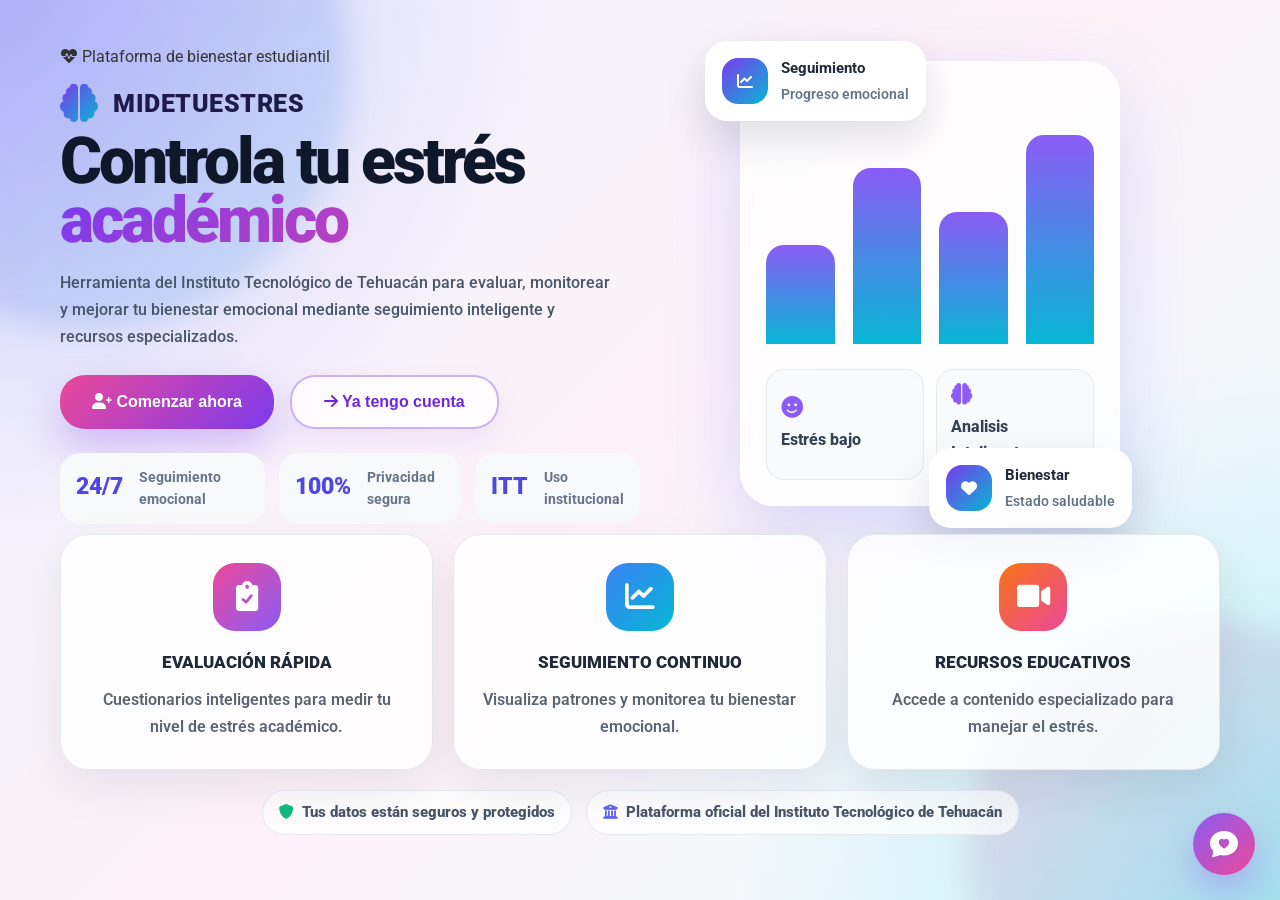
==== commit 85da2ec0: "prueba 10" ====
--- a/backend/frontend/index.html
+++ b/backend/frontend/index.html
@@ -1173,9 +1173,7 @@
   stroke="#64748b"
   stroke-width="2"/>
 
-  <circle cx="350" cy="200" r="20"  fill="#ffffff"
-  stroke="#64748b"
-  stroke-width="2"/>
+ <circle class="paintable" cx="350" cy="200" r="20" fill="#ffffff" stroke="#64748b" stroke-width="2"/>
   <circle class="paintable" cx="180" cy="260" r="18"  fill="#ffffff"
   stroke="#64748b"
   stroke-width="2"/>
